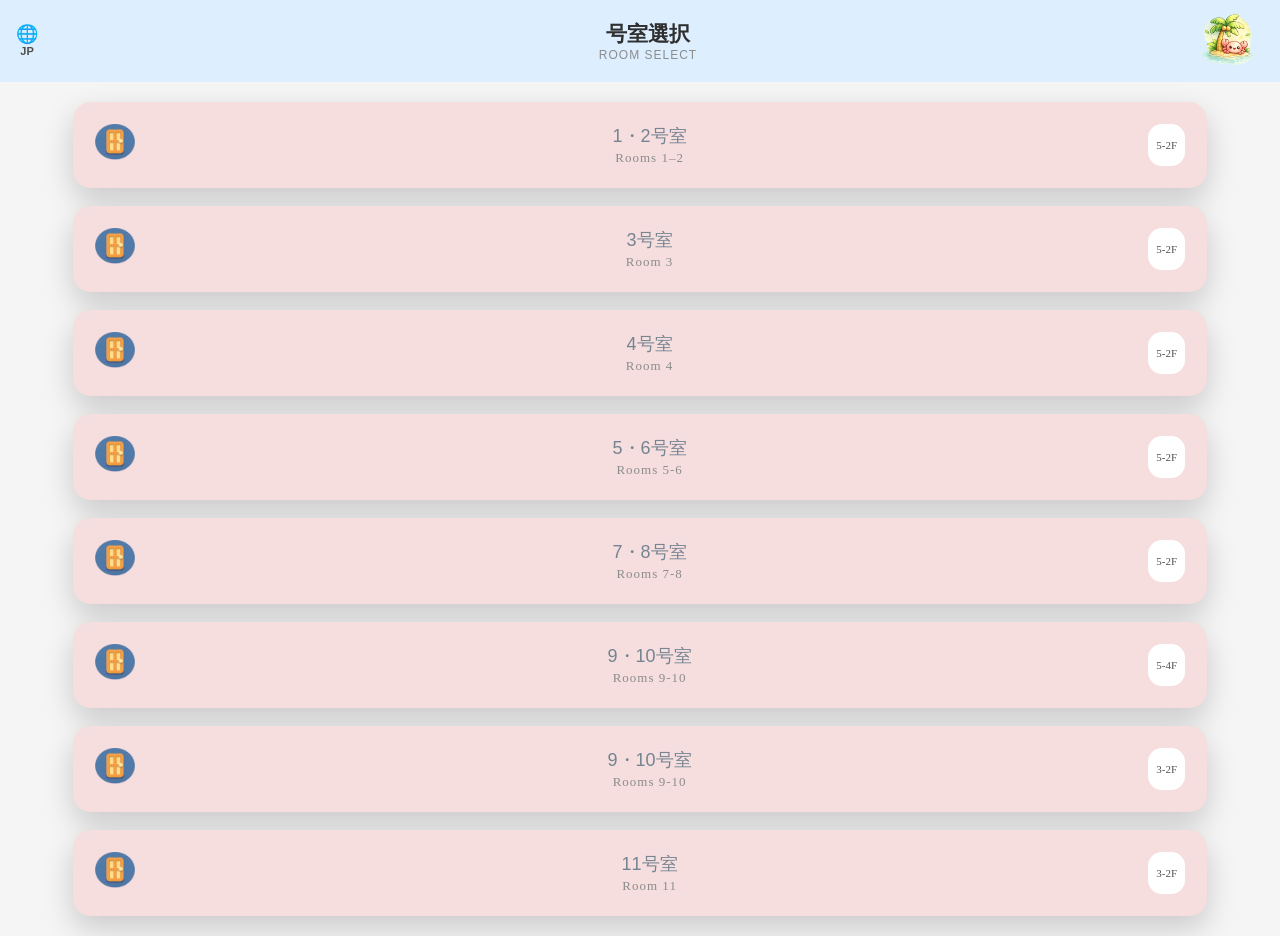
==== index.html @ c871feea "index.html を更新" ====
<!DOCTYPE html>
<html lang="ja">

<head>
  <meta charset="UTF-8">
  <meta name="viewport" content="width=device-width, initial-scale=1.0">
  <title>Anri App</title>

  <link rel="stylesheet" href="style.css">
</head>

<body>

  <header class="app-header">
　<div class="language-selector">

  <button
    type="button"
    class="language-button"
    aria-label="言語を選択"
    aria-expanded="false"
  >
    <span class="language-icon">🌐</span>
    <span class="language-code">JP</span>
  </button>

  <div class="language-menu" hidden>

    <button type="button" class="language-option" data-lang="ja">
      JP 日本語
    </button>

    <button type="button" class="language-option" data-lang="en">
      EN English
    </button>

    <button type="button" class="language-option" data-lang="es">
      ES Español
    </button>

    <button type="button" class="language-option" data-lang="ko">
      KO 한국어
    </button>

    <button type="button" class="language-option" data-lang="zh">
      ZH 中文
    </button>

  </div>

</div>
  <div class="header-text">

    <h1 class="header-ja">号室選択</h1>

    <p class="header-en">ROOM SELECT</p>

  </div>

  <img src="images/crab.png" class="header-crab">

</header>

  <main class="main-content">
    <a class="card room-card" href="category.html?room=12">

  <img src="images/room-icon.png" class="room-icon">

  <div class="room-text">

    <div class="room-ja" id="room12-ja">1・2号室</div>

    <div class="room-en" id="room12-en">Rooms 1–2</div>

  </div>
  
  <div class="room-tag">5-2F</div>

</a>
<a class="card room-card" href="category.html?room=3">

  <img src="images/room-icon.png" class="room-icon">

  <div class="room-text">

    <div class="room-ja" id="room3-ja">3号室</div>

    <div class="room-en">Room 3</div>

  </div>
  
  <div class="room-tag">5-2F</div>

</a>
<a class="card room-card" href="category.html?room=4">

  <img src="images/room-icon.png" class="room-icon">

  <div class="room-text">

    <div class="room-ja">4号室</div>

    <div class="room-en">Room 4</div>

  </div>
  
  <div class="room-tag">5-2F</div>

</a>
<a class="card room-card" href="category.html?room=56">

  <img src="images/room-icon.png" class="room-icon">

  <div class="room-text">

    <div class="room-ja">5・6号室</div>

    <div class="room-en">Rooms 5-6</div>

  </div>
  
  <div class="room-tag">5-2F</div>

</a>
<a class="card room-card" href="category.html?room=78">

  <img src="images/room-icon.png" class="room-icon">

  <div class="room-text">

    <div class="room-ja">7・8号室</div>

    <div class="room-en">Rooms 7-8</div>

  </div>
  
  <div class="room-tag">5-2F</div>

</a>
<a class="card room-card" href="category.html?room=910_54">

  <img src="images/room-icon.png" class="room-icon">

  <div class="room-text">

    <div class="room-ja">9・10号室</div>

    <div class="room-en">Rooms 9-10</div>

  </div>
  
  <div class="room-tag">5-4F</div>

</a>
<a class="card room-card" href="category.html?room=910_32">

  <img src="images/room-icon.png" class="room-icon">

  <div class="room-text">

    <div class="room-ja">9・10号室</div>

    <div class="room-en">Rooms 9-10</div>

  </div>
  
  <div class="room-tag">3-2F</div>

</a>
<a class="card room-card" href="category.html?room=11">

  <img src="images/room-icon.png" class="room-icon">

  <div class="room-text">

    <div class="room-ja">11号室</div>

    <div class="room-en">Room 11</div>

  </div>
  
  <div class="room-tag">3-2F</div>

</a>
  </main>
  <script src="language.js"></script>
<script>
  const languageButton = document.querySelector(".language-button");
  const languageMenu = document.querySelector(".language-menu");
  const languageCode = document.querySelector(".language-code");
  const languageOptions = document.querySelectorAll(".language-option");

  const languageCodes = {
    ja: "JP",
    en: "EN",
    es: "ES",
    ko: "KO",
    zh: "ZH"
  };

  const savedLanguage = localStorage.getItem("selectedLanguage") || "ja";
　const t = translations[languageCodes[savedLanguage]];
　document.querySelector(".header-ja").textContent = t.roomSelect;
　document.getElementById("room12-ja").textContent = t.room12;
　document.getElementById("room3-ja").textContent = t.room3;
　document.querySelector(".header-ja").classList.toggle("header-ja-es", savedLanguage === "es");
  languageCode.textContent = languageCodes[savedLanguage];

  languageButton.addEventListener("click", () => {
    const isOpen = !languageMenu.hidden;

    languageMenu.hidden = isOpen;
    languageButton.setAttribute("aria-expanded", String(!isOpen));
  });

  languageOptions.forEach((option) => {
    option.addEventListener("click", () => {
      const selectedLanguage = option.dataset.lang;

      languageCode.textContent = languageCodes[selectedLanguage];

      localStorage.setItem("selectedLanguage", selectedLanguage);

　　　　const t = translations[languageCodes[selectedLanguage]];
　　　　document.querySelector(".header-ja").textContent = t.roomSelect;
　　　　document.getElementById("room12-ja").textContent = t.room12;
　　　　document.getElementById("room3-ja").textContent = t.room3;
　　　　document.querySelector(".header-ja").classList.toggle("header-ja-es", selectedLanguage === "es");
      languageMenu.hidden = true;
      languageButton.setAttribute("aria-expanded", "false");
    });
  });
</script>
</body>

</html>
---- style.css ----
* {
  margin: 0;
  padding: 0;
  box-sizing: border-box;
}

body {
  background: #f5f5f5;
  font-family: "Hiragino Sans", sans-serif;
}

.app-header {
  width: 100%;
  height: 82px;
  background: #DDEEFF;

  display: flex;
  justify-content: center;
  align-items: center;

  position: relative;
}

.main-content {
  padding: 10px;
}

.header-text {
  text-align: center;
  
  display: flex;
  flex-direction: column;
  align-items: center;
}

.header-ja {
  font-size: 21px;
  font-weight: 600;
  color: #2f2f2f;
}
.header-ja-es {
    font-size: 18px;
}
.header-en {
  font-size: 12px;
  color: #8c8c8c;
  margin-top: 1px;
  letter-spacing: 1px;
}
.header-ja,
.header-en {
  margin: 0;
}
.header-crab {
  width: 70px;

  position: absolute;
  right: 16px;
}
.card {
  display: flex;
  width: 90%;
  margin: 10px auto;
  background: #f6dede;
  padding: 22px;
  border-radius: 18px;
  box-shadow: 0 12px 30px rgba(0,0,0,0.18);
}
.room-icon {
  width: 40px;
  height: 40px;
  margin-right: 16px;
}
.room-text {
  display: flex;
  flex-direction: column;
  align-items: center;
  flex: 1;
}

.room-ja {
  font-size: 18px;
  font-weight: 400;
  color: #758492;
}

.room-en {
  font-size: 13px;
  color: #8c8c8c;
  margin-top: 2px;
  letter-spacing: 1px;
  font-family: "Academy Engraved LET";
}
.room-card {
  text-decoration: none;
  color: inherit;
}

.room-tag {
  background: white;
    padding: 0px 8px;
  border-radius: 14px;
  font-size: 11px;
  line-height: 1;
  color: #555;
  font-family: "Academy Engraved LET";
  
  display: flex;
align-items: center;
justify-content: center;
}
.card + .card {
  margin-top: 18px;
}
.category-icon {
  width: 46px;
  height: 46px;
}
.app-header {
  position: relative;
}

.header-back {
  position: absolute;
  left: 18px;
  top: 50%;
  transform: translateY(-50%);
  width: 36px;
  height: 36px;
  border-radius: 50%;
  display: flex;
  align-items: center;
  justify-content: center;
  text-decoration: none;
  color: #555;
  background: rgba(255, 255, 255, 0.65);
  box-shadow: 0 4px 10px rgba(0, 0, 0, 0.08);
  font-size: 32px;
  line-height: 1;
  z-index: 5;
}

.header-back:active {
  transform: translateY(-50%) scale(0.96);
}
.category-list-14[hidden] {
  display: none;
}

.category-list-14 {
  width: 90%;
  margin: 0 auto;
  display: grid;
  grid-template-columns: 1fr 1fr;
  gap: 12px;
}

.category-column {
  display: flex;
  flex-direction: column;
  gap: 12px;
}

.category-card-small {
  width: 100%;
  min-height: 78px;
  margin: 0;
  box-sizing: border-box;
}

.category-card-small + .category-card-small {
  margin-top: 0;
}

.category-icon-small {
  width: 38px;
  height: 38px;
  margin-left: -12px;
  flex-shrink: 0;
}

.category-card-small .room-ja {
  font-size: 16px;
}

.category-card-small .room-en {
  font-size: 12px;
  transform: translateX(-10px);
}
/* 14枚カード用：ヘッダー下の左右飾りアイコン */
.category-top-floating-icons {
  display: none;
}

/* category-list-14 があるページだけ表示 */
.main-content:has(.category-list-14:not([hidden])) .category-top-floating-icons {
  display: block;
  position: absolute;
  top: 68px;
  left: 0;
  width: 100%;
  height: 0;
  z-index: 20;
  pointer-events: none;
}

.main-content:has(.category-list-14:not([hidden])) .top-floating-icon {
  position: absolute;
  width: 48px;
  height: 48px;
  object-fit: contain;
}

.main-content:has(.category-list-14:not([hidden])) .top-floating-left {
  left: 82px;
}

.main-content:has(.category-list-14:not([hidden])) .top-floating-right {
  right: 112px;
}
@keyframes roomPlateFloat {
  0% {
    transform: translateY(0);
  }

  50% {
    transform: translateY(-3px);
  }

  100% {
    transform: translateY(0);
  }
}

.main-content:has(.category-list-14:not([hidden])) .top-floating-icon {
  animation: roomPlateFloat 3.2s ease-in-out infinite;
}
/* 3ページ目：写真スワイプ表示 */
.swipe-view {
  width: 100%;
  min-height: calc(100vh - 120px);
  box-sizing: border-box;
  display: flex;
  flex-direction: column;
  align-items: center;
}

.scroller {
  width: 100%;
  overflow-x: auto;
  display: flex;
  scroll-snap-type: x mandatory;
  -webkit-overflow-scrolling: touch;
  background: #000;
}

.slide {
  min-width: 100%;
  min-height: 260px;
  flex: 0 0 100%;
  scroll-snap-align: center;
  display: flex;
  align-items: center;
  justify-content: center;
  background: #000;
}

.slide img {
  width: 100%;
  height: 100%;
  object-fit: contain;
  display: block;
}

.photo-counter {
  order: 2;
  width: 100%;
  text-align: center;
  font-size: 15px;
  line-height: 1;
  margin: 8px 0 14px;
  color: #333;
}

.slide-empty {
  width: 100%;
  padding-top: 20px;
  text-align: center;
  font-size: 18px;
  color: #333;
}
.scrollerWrap {
    width: calc(100% - 48px);
    margin: 24px auto 16px;
    background: #000;
    border-radius: 28px;
    overflow: hidden;
}

.counterWrap {
  width: 100%;
  text-align: center;
}
.inspect-card {
  width: calc(100% - 48px);
  margin: 12px auto 24px;
  padding: 12px 20px;
  background: #f8f3e8;
  border-radius: 24px;

  text-align: center;

  box-shadow:
    0 6px 16px rgba(0,0,0,0.08),
    0 2px 4px rgba(0,0,0,0.05);

  cursor: pointer;
}

.inspect-card-ja {
  font-size: 18px;
  font-weight: 700;
  color: #333;
}

.inspect-card-en {
  margin-top: 4px;
  font-size: 13px;
  color: #777;
  font-family: "Academy Engraved LET", serif;
}

.inspect-card-arrow {
  margin-top: 4px;
  font-size: 18px;
  color: #666;
}
.inspect-content {
  display: none;
}
.inspect-content.is-open {
  display: block;
}
.inspect-content p {
    font-size: 18px;
    line-height: 1.5;
    margin-bottom: 18px;
    color: #333;
}

.inspect-content p br + * {
    color: #3d62ad;
}
.inspect-en {
    font-size: 14px;
    color: #3d62ad;
}
/* ---------- Language ---------- */

.language-selector{
    position:absolute;
    left:16px;
    top:50%;
    transform:translateY(-50%);
}

.language-button{

    display:flex;
    flex-direction:column;

    align-items:center;

    justify-content:center;

    background:none;

    border:none;

    cursor:pointer;

    padding:0;

}

.language-icon{

    font-size:18px;

    line-height:1;

}

.language-code{

    font-size:11px;

    font-weight:600;

    color:#4d4d4d;

    margin-top:2px;

}
.language-menu {
    position: absolute;
    top: 46px;
    left: 0;
    min-width: 132px;
    padding: 6px;
    background: #ffffff;
    border-radius: 12px;
    box-shadow: 0 8px 22px rgba(0, 0, 0, 0.16);
    z-index: 20;
}

.language-option {
    display: block;
    width: 100%;
    padding: 9px 10px;
    border: none;
    background: transparent;
    border-radius: 8px;
    text-align: left;
    font-size: 13px;
    color: #333333;
    white-space: nowrap;
}

.language-option + .language-option {
    margin-top: 2px;
}
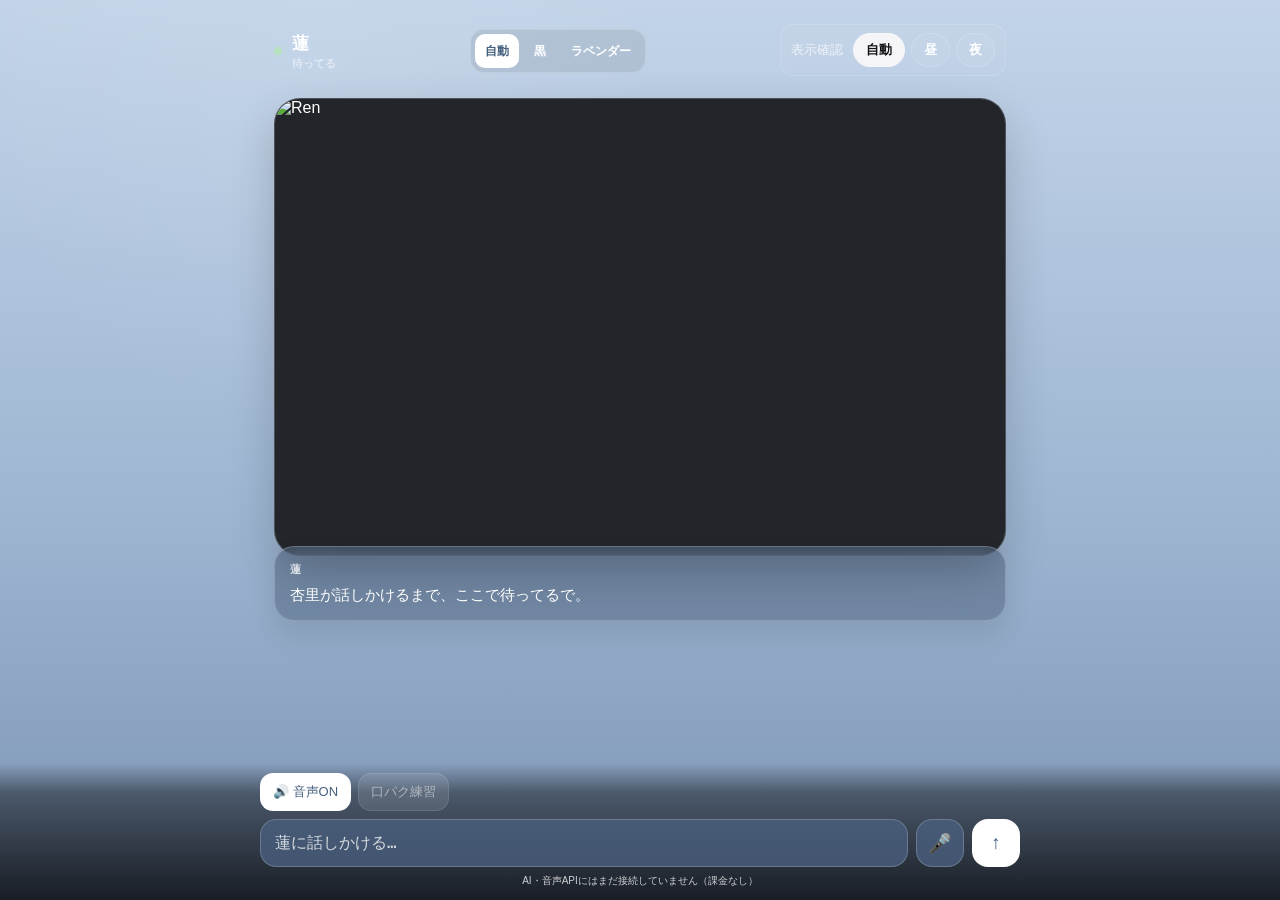
==== commit af9e17d7: "Add files via upload" ====
--- a/index.html
+++ b/index.html
@@ -1,236 +1,65 @@
-<!DOCTYPE html>
+<!doctype html>
 <html lang="ja">
+<head>
+  <meta charset="utf-8" />
+  <meta name="viewport" content="width=device-width, initial-scale=1, viewport-fit=cover" />
+  <meta name="theme-color" content="#15171b" />
+  <title>&#34030;</title>
+  <link rel="stylesheet" href="style.css" />
+</head>
+<body>
+  <main class="app" id="app">
+    <header class="topbar">
+      <div class="brand">
+        <span class="dot" aria-hidden="true"></span>
+        <div>
+          <div class="name">&#34030;</div>
+          <div class="status" id="status">&#24453;&#12387;&#12390;&#12427;</div>
+        </div>
+      </div>
 
-<head>
-  <meta charset="UTF-8">
-  <meta name="viewport" content="width=device-width, initial-scale=1.0">
-  <title>Anri App</title>
+      <div class="theme-switcher" aria-label="theme">
+        <button class="theme-btn active" id="autoBtn" type="button">&#33258;&#21205;</button>
+        <button class="theme-btn" id="blackBtn" type="button">&#40658;</button>
+        <button class="theme-btn" id="lavBtn" type="button">&#12521;&#12505;&#12531;&#12480;&#12540;</button>
+      </div>
+    </header>
 
-  <link rel="stylesheet" href="style.css">
-</head>
+    <section class="portrait-wrap" aria-label="Ren">
+      <div class="portrait">
+        <div class="portrait-stage">
+          <img class="ren-base" id="renImage" alt="Ren" style="opacity:0;" />
+          <img class="eye-layer" id="eyeLayer" alt="" aria-hidden="true" />
+          <img class="mouth-layer" id="mouthLayer" alt="" aria-hidden="true" />
+        </div>
+      </div>
+    </section>
 
-<body>
+    <section class="conversation" aria-live="polite">
+      <div class="bubble" id="bubble">
+        <div class="who">&#34030;</div>
+        <div>&#26447;&#37324;&#12364;&#35441;&#12375;&#12363;&#12369;&#12427;&#12414;&#12391;&#12289;&#12371;&#12371;&#12391;&#24453;&#12387;&#12390;&#12427;&#12391;&#12290;</div>
+      </div>
+    </section>
 
-  <header class="app-header">
-　<div class="language-selector">
+    <footer class="composer">
+      <div class="composer-inner">
+        <div class="mini-controls">
+          <button class="mini-btn active" id="voiceBtn" type="button">&#128266; &#38899;&#22768;ON</button>
+          <button class="mini-btn" id="lipBtn" type="button">&#21475;&#12497;&#12463;&#32244;&#32722;</button>
+        </div>
 
-  <button
-    type="button"
-    class="language-button"
-    aria-label="言語を選択"
-    aria-expanded="false"
-  >
-    <span class="language-icon">🌐</span>
-    <span class="language-code">JP</span>
-  </button>
+        <div class="sendbar">
+          <textarea id="msg" rows="1" placeholder="&#34030;&#12395;&#35441;&#12375;&#12363;&#12369;&#12427;&#8230;"></textarea>
+          <button class="iconbtn" id="micBtn" type="button" aria-label="mic">&#127908;</button>
+          <button class="iconbtn primary" id="sendBtn" type="button" aria-label="send">&#8593;</button>
+        </div>
 
-  <div class="language-menu" hidden>
+        <p class="notice">AI&#12539;&#38899;&#22768;API&#12395;&#12399;&#12414;&#12384;&#25509;&#32154;&#12375;&#12390;&#12356;&#12414;&#12379;&#12435;&#65288;&#35506;&#37329;&#12394;&#12375;&#65289;</p>
+      </div>
+    </footer>
+  </main>
 
-    <button type="button" class="language-option" data-lang="ja">
-      JP 日本語
-    </button>
-
-    <button type="button" class="language-option" data-lang="en">
-      EN English
-    </button>
-
-    <button type="button" class="language-option" data-lang="es">
-      ES Español
-    </button>
-
-    <button type="button" class="language-option" data-lang="ko">
-      KO 한국어
-    </button>
-
-    <button type="button" class="language-option" data-lang="zh">
-      ZH 中文
-    </button>
-
-  </div>
-
-</div>
-  <div class="header-text">
-
-    <h1 class="header-ja">号室選択</h1>
-
-    <p class="header-en">ROOM SELECT</p>
-
-  </div>
-
-  <img src="images/crab.png" class="header-crab">
-
-</header>
-
-  <main class="main-content">
-    <a class="card room-card" href="category.html?room=12">
-
-  <img src="images/room-icon.png" class="room-icon">
-
-  <div class="room-text">
-
-    <div class="room-ja" id="room12-ja">1・2号室</div>
-
-    <div class="room-en" id="room12-en">Rooms 1–2</div>
-
-  </div>
-  
-  <div class="room-tag">5-2F</div>
-
-</a>
-<a class="card room-card" href="category.html?room=3">
-
-  <img src="images/room-icon.png" class="room-icon">
-
-  <div class="room-text">
-
-    <div class="room-ja" id="room3-ja">3号室</div>
-
-    <div class="room-en">Room 3</div>
-
-  </div>
-  
-  <div class="room-tag">5-2F</div>
-
-</a>
-<a class="card room-card" href="category.html?room=4">
-
-  <img src="images/room-icon.png" class="room-icon">
-
-  <div class="room-text">
-
-    <div class="room-ja">4号室</div>
-
-    <div class="room-en">Room 4</div>
-
-  </div>
-  
-  <div class="room-tag">5-2F</div>
-
-</a>
-<a class="card room-card" href="category.html?room=56">
-
-  <img src="images/room-icon.png" class="room-icon">
-
-  <div class="room-text">
-
-    <div class="room-ja">5・6号室</div>
-
-    <div class="room-en">Rooms 5-6</div>
-
-  </div>
-  
-  <div class="room-tag">5-2F</div>
-
-</a>
-<a class="card room-card" href="category.html?room=78">
-
-  <img src="images/room-icon.png" class="room-icon">
-
-  <div class="room-text">
-
-    <div class="room-ja">7・8号室</div>
-
-    <div class="room-en">Rooms 7-8</div>
-
-  </div>
-  
-  <div class="room-tag">5-2F</div>
-
-</a>
-<a class="card room-card" href="category.html?room=910_54">
-
-  <img src="images/room-icon.png" class="room-icon">
-
-  <div class="room-text">
-
-    <div class="room-ja">9・10号室</div>
-
-    <div class="room-en">Rooms 9-10</div>
-
-  </div>
-  
-  <div class="room-tag">5-4F</div>
-
-</a>
-<a class="card room-card" href="category.html?room=910_32">
-
-  <img src="images/room-icon.png" class="room-icon">
-
-  <div class="room-text">
-
-    <div class="room-ja">9・10号室</div>
-
-    <div class="room-en">Rooms 9-10</div>
-
-  </div>
-  
-  <div class="room-tag">3-2F</div>
-
-</a>
-<a class="card room-card" href="category.html?room=11">
-
-  <img src="images/room-icon.png" class="room-icon">
-
-  <div class="room-text">
-
-    <div class="room-ja">11号室</div>
-
-    <div class="room-en">Room 11</div>
-
-  </div>
-  
-  <div class="room-tag">3-2F</div>
-
-</a>
-  </main>
-  <script src="language.js"></script>
-<script>
-  const languageButton = document.querySelector(".language-button");
-  const languageMenu = document.querySelector(".language-menu");
-  const languageCode = document.querySelector(".language-code");
-  const languageOptions = document.querySelectorAll(".language-option");
-
-  const languageCodes = {
-    ja: "JP",
-    en: "EN",
-    es: "ES",
-    ko: "KO",
-    zh: "ZH"
-  };
-
-  const savedLanguage = localStorage.getItem("selectedLanguage") || "ja";
-　const t = translations[languageCodes[savedLanguage]];
-　document.querySelector(".header-ja").textContent = t.roomSelect;
-　document.getElementById("room12-ja").textContent = t.room12;
-　document.getElementById("room3-ja").textContent = t.room3;
-　document.querySelector(".header-ja").classList.toggle("header-ja-es", savedLanguage === "es");
-  languageCode.textContent = languageCodes[savedLanguage];
-
-  languageButton.addEventListener("click", () => {
-    const isOpen = !languageMenu.hidden;
-
-    languageMenu.hidden = isOpen;
-    languageButton.setAttribute("aria-expanded", String(!isOpen));
-  });
-
-  languageOptions.forEach((option) => {
-    option.addEventListener("click", () => {
-      const selectedLanguage = option.dataset.lang;
-
-      languageCode.textContent = languageCodes[selectedLanguage];
-
-      localStorage.setItem("selectedLanguage", selectedLanguage);
-
-　　　　const t = translations[languageCodes[selectedLanguage]];
-　　　　document.querySelector(".header-ja").textContent = t.roomSelect;
-　　　　document.getElementById("room12-ja").textContent = t.room12;
-　　　　document.getElementById("room3-ja").textContent = t.room3;
-　　　　document.querySelector(".header-ja").classList.toggle("header-ja-es", selectedLanguage === "es");
-      languageMenu.hidden = true;
-      languageButton.setAttribute("aria-expanded", "false");
-    });
-  });
-</script>
+  <script src="app.js"></script>
 </body>
-
-</html>+</html>
--- a/style.css
+++ b/style.css
@@ -1,432 +1,322 @@
-* {
+* { box-sizing: border-box; }
+
+html, body {
   margin: 0;
   padding: 0;
-  box-sizing: border-box;
-}
-
-body {
-  background: #f5f5f5;
-  font-family: "Hiragino Sans", sans-serif;
-}
-
-.app-header {
-  width: 100%;
-  height: 82px;
-  background: #DDEEFF;
-
-  display: flex;
-  justify-content: center;
+  background: #111316;
+  color: #fff;
+  font-family: -apple-system, BlinkMacSystemFont, "Hiragino Sans", "Yu Gothic UI", sans-serif;
+}
+
+body { min-height: 100vh; }
+
+.app {
+  --bg1: #25282e;
+  --bg2: #17191d;
+  --bg3: #101216;
+  --panel: rgba(21, 23, 28, .74);
+  --panel-soft: rgba(255, 255, 255, .08);
+  --text: #f7f7f8;
+  --muted: rgba(247, 247, 248, .64);
+  --line: rgba(255, 255, 255, .10);
+  --input: rgba(29, 32, 37, .92);
+  --primary: #f4f4f5;
+  --primary-text: #15171b;
+
+  min-height: 100vh;
+  display: flex;
+  flex-direction: column;
+  color: var(--text);
+  background:
+    radial-gradient(circle at 25% 10%, rgba(255,255,255,.08), transparent 28%),
+    linear-gradient(180deg, var(--bg1) 0%, var(--bg2) 56%, var(--bg3) 100%);
+  transition: background .35s ease, color .35s ease;
+}
+
+.app.theme-lavender {
+  --bg1: #a7a8d0;
+  --bg2: #7879a7;
+  --bg3: #55577d;
+  --panel: rgba(66, 65, 102, .62);
+  --panel-soft: rgba(255, 255, 255, .15);
+  --text: #fff;
+  --muted: rgba(255,255,255,.72);
+  --line: rgba(255,255,255,.17);
+  --input: rgba(78, 77, 118, .88);
+  --primary: #faf8ff;
+  --primary-text: #4b4770;
+}
+
+.app.theme-morning {
+  --bg1: #c3d4e9;
+  --bg2: #9eb6d2;
+  --bg3: #7d95b5;
+  --panel: rgba(64, 83, 111, .42);
+  --panel-soft: rgba(255,255,255,.18);
+  --text: #fff;
+  --muted: rgba(255,255,255,.78);
+  --line: rgba(255,255,255,.20);
+  --input: rgba(74, 95, 125, .82);
+  --primary: #fff;
+  --primary-text: #45607e;
+}
+
+.app.theme-evening {
+  --bg1: #aa806f;
+  --bg2: #7c5c51;
+  --bg3: #4f3d38;
+  --panel: rgba(68, 47, 41, .52);
+  --panel-soft: rgba(255,255,255,.13);
+  --text: #fff9f6;
+  --muted: rgba(255,249,246,.74);
+  --line: rgba(255,255,255,.15);
+  --input: rgba(83, 59, 52, .88);
+  --primary: #fff2ed;
+  --primary-text: #5a4037;
+}
+
+.topbar {
+  width: 100%;
+  max-width: 760px;
+  margin: 0 auto;
+  padding: max(14px, env(safe-area-inset-top)) 14px 10px;
+  display: flex;
   align-items: center;
-
+  justify-content: space-between;
+  gap: 12px;
+}
+
+.brand {
+  display: flex;
+  align-items: center;
+  gap: 10px;
+  min-width: 0;
+}
+
+.dot {
+  width: 8px;
+  height: 8px;
+  flex: 0 0 auto;
+  border-radius: 50%;
+  background: #b8e3c2;
+  box-shadow: 0 0 0 5px rgba(184,227,194,.10);
+}
+
+.name {
+  font-size: 17px;
+  font-weight: 700;
+  letter-spacing: .01em;
+}
+
+.status {
+  margin-top: 1px;
+  color: var(--muted);
+  font-size: 11px;
+}
+
+.theme-switcher {
+  display: flex;
+  gap: 5px;
+  padding: 4px;
+  border: 1px solid var(--line);
+  border-radius: 14px;
+  background: rgba(0,0,0,.08);
+  backdrop-filter: blur(12px);
+}
+
+.theme-btn {
+  min-height: 34px;
+  border: 0;
+  border-radius: 10px;
+  padding: 0 10px;
+  background: transparent;
+  color: var(--text);
+  font-size: 12px;
+  font-weight: 600;
+}
+
+.theme-btn.active {
+  background: var(--primary);
+  color: var(--primary-text);
+}
+
+.portrait-wrap,
+.conversation {
+  width: 100%;
+  max-width: 760px;
+  margin: 0 auto;
+  padding: 0 14px;
+}
+
+.portrait {
+  overflow: hidden;
+  border-radius: 26px;
+  background: #22252a;
+  border: 1px solid var(--line);
+  aspect-ratio: 4 / 5;
+  box-shadow: 0 18px 46px rgba(0,0,0,.18);
+}
+
+.portrait-stage {
   position: relative;
-}
-
-.main-content {
-  padding: 10px;
-}
-
-.header-text {
-  text-align: center;
-  
-  display: flex;
-  flex-direction: column;
-  align-items: center;
-}
-
-.header-ja {
-  font-size: 21px;
+  width: 100%;
+  height: 100%;
+  transform-origin: 50% 46%;
+  will-change: transform;
+  animation: renIdleBreath 5.6s ease-in-out infinite;
+}
+
+.portrait-stage img {
+  position: absolute;
+  inset: 0;
+  width: 100%;
+  height: 100%;
+  object-fit: cover;
+  object-position: center 36%;
+  display: block;
+  pointer-events: none;
+  user-select: none;
+  -webkit-user-drag: none;
+}
+
+.ren-base { z-index: 1; }
+
+.eye-layer {
+  z-index: 2;
+  opacity: 0;
+}
+
+.mouth-layer {
+  z-index: 3;
+  opacity: 0;
+}
+
+@keyframes renIdleBreath {
+  0%, 100% {
+    transform: scale(1.000) translateY(0);
+  }
+  50% {
+    transform: scale(1.018) translateY(2px);
+  }
+}
+
+.conversation {
+  margin-top: -10px;
+  position: relative;
+  z-index: 2;
+}
+
+.bubble {
+  background: var(--panel);
+  border: 1px solid var(--line);
+  border-radius: 20px;
+  padding: 14px 15px;
+  line-height: 1.55;
+  font-size: 15px;
+  backdrop-filter: blur(20px);
+  box-shadow: 0 14px 28px rgba(0,0,0,.10);
+}
+
+.who {
+  margin-bottom: 5px;
+  color: var(--muted);
+  font-size: 11px;
   font-weight: 600;
-  color: #2f2f2f;
-}
-.header-ja-es {
-    font-size: 18px;
-}
-.header-en {
-  font-size: 12px;
-  color: #8c8c8c;
-  margin-top: 1px;
-  letter-spacing: 1px;
-}
-.header-ja,
-.header-en {
-  margin: 0;
-}
-.header-crab {
-  width: 70px;
-
-  position: absolute;
-  right: 16px;
-}
-.card {
-  display: flex;
-  width: 90%;
-  margin: 10px auto;
-  background: #f6dede;
-  padding: 22px;
-  border-radius: 18px;
-  box-shadow: 0 12px 30px rgba(0,0,0,0.18);
-}
-.room-icon {
-  width: 40px;
-  height: 40px;
-  margin-right: 16px;
-}
-.room-text {
-  display: flex;
-  flex-direction: column;
-  align-items: center;
-  flex: 1;
-}
-
-.room-ja {
-  font-size: 18px;
-  font-weight: 400;
-  color: #758492;
-}
-
-.room-en {
+}
+
+.composer {
+  margin-top: auto;
+  position: sticky;
+  bottom: 0;
+  padding: 10px 14px calc(12px + env(safe-area-inset-bottom));
+  background: linear-gradient(180deg, transparent 0%, rgba(11,13,17,.48) 22%, rgba(11,13,17,.88) 100%);
+}
+
+.composer-inner {
+  width: 100%;
+  max-width: 760px;
+  margin: 0 auto;
+}
+
+.mini-controls {
+  display: flex;
+  gap: 7px;
+  margin-bottom: 8px;
+}
+
+.mini-btn {
+  min-height: 38px;
+  border: 1px solid var(--line);
+  border-radius: 13px;
+  padding: 0 12px;
+  background: var(--panel-soft);
+  color: var(--text);
   font-size: 13px;
-  color: #8c8c8c;
-  margin-top: 2px;
-  letter-spacing: 1px;
-  font-family: "Academy Engraved LET";
-}
-.room-card {
-  text-decoration: none;
-  color: inherit;
-}
-
-.room-tag {
-  background: white;
-    padding: 0px 8px;
-  border-radius: 14px;
-  font-size: 11px;
-  line-height: 1;
-  color: #555;
-  font-family: "Academy Engraved LET";
-  
-  display: flex;
-align-items: center;
-justify-content: center;
-}
-.card + .card {
-  margin-top: 18px;
-}
-.category-icon {
-  width: 46px;
-  height: 46px;
-}
-.app-header {
-  position: relative;
-}
-
-.header-back {
-  position: absolute;
-  left: 18px;
-  top: 50%;
-  transform: translateY(-50%);
-  width: 36px;
-  height: 36px;
-  border-radius: 50%;
-  display: flex;
-  align-items: center;
-  justify-content: center;
-  text-decoration: none;
-  color: #555;
-  background: rgba(255, 255, 255, 0.65);
-  box-shadow: 0 4px 10px rgba(0, 0, 0, 0.08);
-  font-size: 32px;
-  line-height: 1;
-  z-index: 5;
-}
-
-.header-back:active {
-  transform: translateY(-50%) scale(0.96);
-}
-.category-list-14[hidden] {
-  display: none;
-}
-
-.category-list-14 {
-  width: 90%;
-  margin: 0 auto;
+}
+
+.mini-btn.active {
+  background: var(--primary);
+  color: var(--primary-text);
+}
+
+.sendbar {
   display: grid;
-  grid-template-columns: 1fr 1fr;
-  gap: 12px;
-}
-
-.category-column {
-  display: flex;
-  flex-direction: column;
-  gap: 12px;
-}
-
-.category-card-small {
-  width: 100%;
-  min-height: 78px;
-  margin: 0;
-  box-sizing: border-box;
-}
-
-.category-card-small + .category-card-small {
-  margin-top: 0;
-}
-
-.category-icon-small {
-  width: 38px;
-  height: 38px;
-  margin-left: -12px;
-  flex-shrink: 0;
-}
-
-.category-card-small .room-ja {
+  grid-template-columns: minmax(0, 1fr) 48px 48px;
+  gap: 8px;
+  align-items: end;
+}
+
+textarea {
+  width: 100%;
+  min-width: 0;
+  min-height: 48px;
+  max-height: 120px;
+  resize: none;
+  border-radius: 16px;
+  border: 1px solid var(--line);
+  background: var(--input);
+  color: var(--text);
+  padding: 13px 14px;
   font-size: 16px;
-}
-
-.category-card-small .room-en {
-  font-size: 12px;
-  transform: translateX(-10px);
-}
-/* 14枚カード用：ヘッダー下の左右飾りアイコン */
-.category-top-floating-icons {
-  display: none;
-}
-
-/* category-list-14 があるページだけ表示 */
-.main-content:has(.category-list-14:not([hidden])) .category-top-floating-icons {
-  display: block;
-  position: absolute;
-  top: 68px;
-  left: 0;
-  width: 100%;
-  height: 0;
-  z-index: 20;
-  pointer-events: none;
-}
-
-.main-content:has(.category-list-14:not([hidden])) .top-floating-icon {
-  position: absolute;
+  outline: none;
+}
+
+textarea::placeholder { color: var(--muted); }
+
+.iconbtn {
   width: 48px;
   height: 48px;
-  object-fit: contain;
-}
-
-.main-content:has(.category-list-14:not([hidden])) .top-floating-left {
-  left: 82px;
-}
-
-.main-content:has(.category-list-14:not([hidden])) .top-floating-right {
-  right: 112px;
-}
-@keyframes roomPlateFloat {
-  0% {
-    transform: translateY(0);
-  }
-
-  50% {
-    transform: translateY(-3px);
-  }
-
-  100% {
-    transform: translateY(0);
-  }
-}
-
-.main-content:has(.category-list-14:not([hidden])) .top-floating-icon {
-  animation: roomPlateFloat 3.2s ease-in-out infinite;
-}
-/* 3ページ目：写真スワイプ表示 */
-.swipe-view {
-  width: 100%;
-  min-height: calc(100vh - 120px);
-  box-sizing: border-box;
-  display: flex;
-  flex-direction: column;
-  align-items: center;
-}
-
-.scroller {
-  width: 100%;
-  overflow-x: auto;
-  display: flex;
-  scroll-snap-type: x mandatory;
-  -webkit-overflow-scrolling: touch;
-  background: #000;
-}
-
-.slide {
-  min-width: 100%;
-  min-height: 260px;
-  flex: 0 0 100%;
-  scroll-snap-align: center;
-  display: flex;
-  align-items: center;
-  justify-content: center;
-  background: #000;
-}
-
-.slide img {
-  width: 100%;
-  height: 100%;
-  object-fit: contain;
-  display: block;
-}
-
-.photo-counter {
-  order: 2;
-  width: 100%;
+  border: 1px solid var(--line);
+  border-radius: 16px;
+  background: var(--input);
+  color: var(--text);
+  font-size: 19px;
+}
+
+.iconbtn.primary {
+  background: var(--primary);
+  color: var(--primary-text);
+}
+
+.notice {
+  margin: 7px 0 0;
+  color: var(--muted);
+  font-size: 10px;
   text-align: center;
-  font-size: 15px;
-  line-height: 1;
-  margin: 8px 0 14px;
-  color: #333;
-}
-
-.slide-empty {
-  width: 100%;
-  padding-top: 20px;
-  text-align: center;
-  font-size: 18px;
-  color: #333;
-}
-.scrollerWrap {
-    width: calc(100% - 48px);
-    margin: 24px auto 16px;
-    background: #000;
-    border-radius: 28px;
-    overflow: hidden;
-}
-
-.counterWrap {
-  width: 100%;
-  text-align: center;
-}
-.inspect-card {
-  width: calc(100% - 48px);
-  margin: 12px auto 24px;
-  padding: 12px 20px;
-  background: #f8f3e8;
-  border-radius: 24px;
-
-  text-align: center;
-
-  box-shadow:
-    0 6px 16px rgba(0,0,0,0.08),
-    0 2px 4px rgba(0,0,0,0.05);
-
-  cursor: pointer;
-}
-
-.inspect-card-ja {
-  font-size: 18px;
-  font-weight: 700;
-  color: #333;
-}
-
-.inspect-card-en {
-  margin-top: 4px;
-  font-size: 13px;
-  color: #777;
-  font-family: "Academy Engraved LET", serif;
-}
-
-.inspect-card-arrow {
-  margin-top: 4px;
-  font-size: 18px;
-  color: #666;
-}
-.inspect-content {
-  display: none;
-}
-.inspect-content.is-open {
-  display: block;
-}
-.inspect-content p {
-    font-size: 18px;
-    line-height: 1.5;
-    margin-bottom: 18px;
-    color: #333;
-}
-
-.inspect-content p br + * {
-    color: #3d62ad;
-}
-.inspect-en {
-    font-size: 14px;
-    color: #3d62ad;
-}
-/* ---------- Language ---------- */
-
-.language-selector{
-    position:absolute;
-    left:16px;
-    top:50%;
-    transform:translateY(-50%);
-}
-
-.language-button{
-
-    display:flex;
-    flex-direction:column;
-
-    align-items:center;
-
-    justify-content:center;
-
-    background:none;
-
-    border:none;
-
-    cursor:pointer;
-
-    padding:0;
-
-}
-
-.language-icon{
-
-    font-size:18px;
-
-    line-height:1;
-
-}
-
-.language-code{
-
-    font-size:11px;
-
-    font-weight:600;
-
-    color:#4d4d4d;
-
-    margin-top:2px;
-
-}
-.language-menu {
-    position: absolute;
-    top: 46px;
-    left: 0;
-    min-width: 132px;
-    padding: 6px;
-    background: #ffffff;
-    border-radius: 12px;
-    box-shadow: 0 8px 22px rgba(0, 0, 0, 0.16);
-    z-index: 20;
-}
-
-.language-option {
-    display: block;
-    width: 100%;
-    padding: 9px 10px;
-    border: none;
-    background: transparent;
-    border-radius: 8px;
-    text-align: left;
-    font-size: 13px;
-    color: #333333;
-    white-space: nowrap;
-}
-
-.language-option + .language-option {
-    margin-top: 2px;
+}
+
+button { -webkit-tap-highlight-color: transparent; }
+
+button:active { transform: scale(.98); }
+
+@media (prefers-reduced-motion: reduce) {
+  .portrait-stage { animation: none; }
+}
+
+@media (max-width: 390px) {
+  .theme-btn { padding: 0 8px; }
+}
+
+@media (min-width: 700px) {
+  .portrait { aspect-ratio: 16 / 10; }
 }
